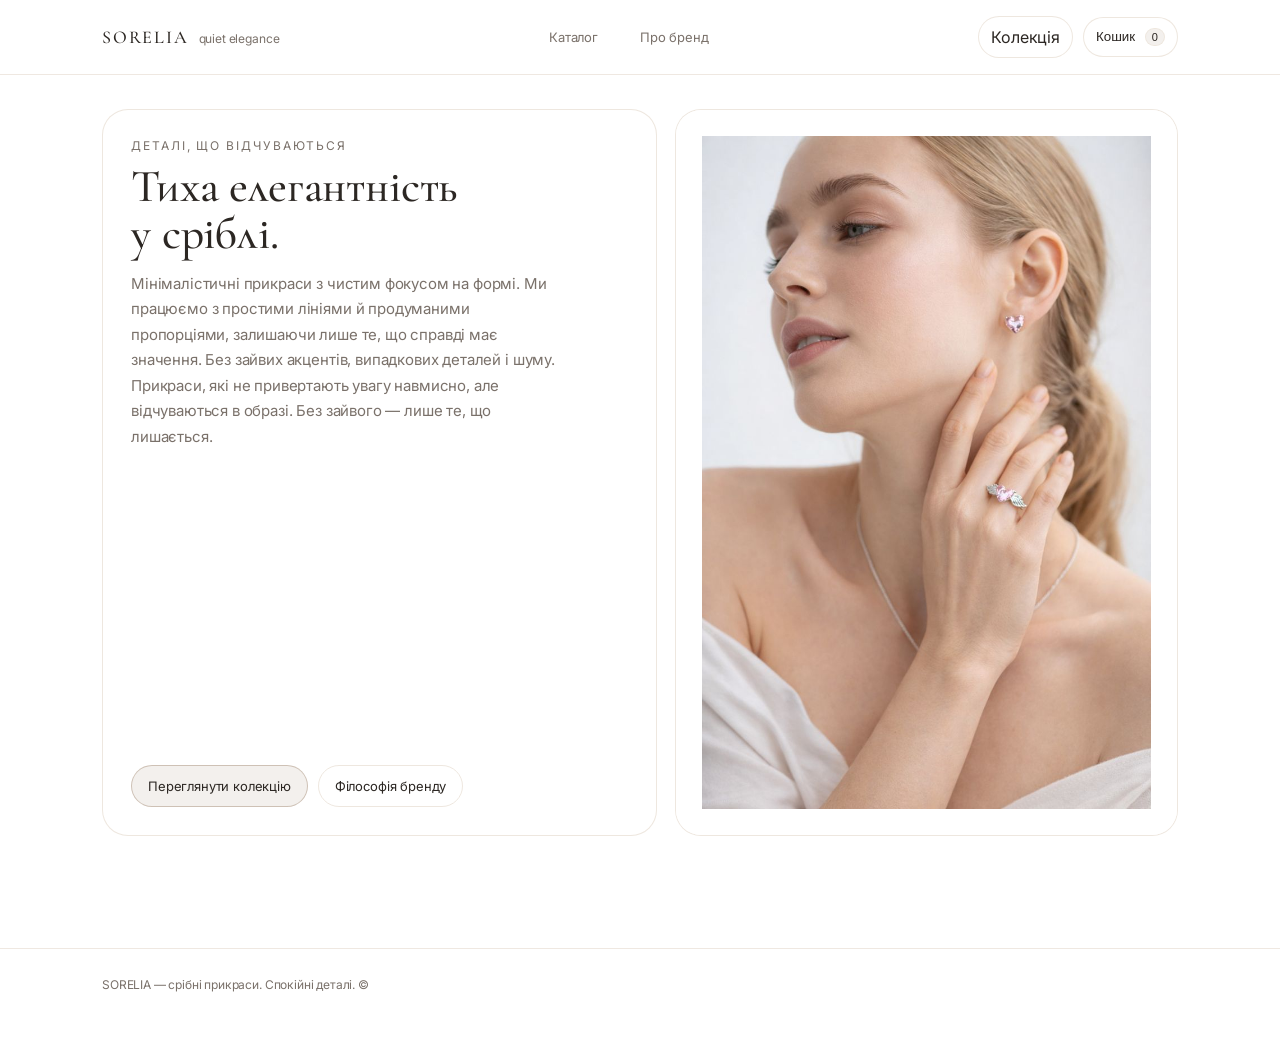
==== index.html @ 0c2554ce "Initial commit with admin panel" ====
<!doctype html>
<html lang="uk">
<head>
  <meta charset="utf-8"/>
  <meta name="viewport" content="width=device-width,initial-scale=1"/>
  <title>SORELIA — тиха елегантність</title>

  <link rel="preconnect" href="https://fonts.googleapis.com">
  <link rel="preconnect" href="https://fonts.gstatic.com" crossorigin>
  <link href="https://fonts.googleapis.com/css2?family=Cormorant+Garamond:wght@400;500&family=Inter:wght@300;400;500&display=swap" rel="stylesheet">
<link rel="icon" href="assets/img/favicon.png" type="image/png">
<link rel="apple-touch-icon" href="assets/img/favicon.png">

  <link rel="stylesheet" href="css/styles.css"/>
</head>
<div class="drawer" id="cartDrawer" aria-hidden="true">
  <div class="drawer__backdrop" data-close="1"></div>

  <div class="drawer__panel">
    <div class="drawer__head">
      <div>
        <div class="drawer__title">Кошик</div>
        <div class="small">Тихий вибір. Точні деталі.</div>
      </div>

      <button class="drawer__close" type="button" data-close="1" aria-label="Закрити">×</button>
    </div>

    <div class="drawer__body">
      <div id="cartItems"></div>
    </div>

    <div class="drawer__foot">
      <div class="drawer__total">
        <span class="small">Разом</span>
        <b id="cartTotal">0 грн</b>
      </div>

      <div class="toolbar-right">
        <button class="btn" id="clearCart" type="button">Очистити</button>
        <button class="btn btn--filled" id="checkoutBtn" type="button">Оформити</button>
      </div>

      <div class="small" id="cartNote"></div>
    </div>
  </div>
</div>

<body>
  <header class="header">
    <div class="container">
      <div class="nav">
        <a class="brand" href="index.html">
          <div class="brand__name">SORELIA</div>
          <div class="brand__tag">quiet elegance</div>
          

        </a>

        <nav class="menu">
          <a href="catalog.html">Каталог</a>
          <a href="about.html">Про бренд</a>
        </nav>

        <div class="actions">
          <a class="icon-btn" href="catalog.html">Колекція</a>
          
 <button class="icon-btn" id="cartBtn" type="button">
  Кошик <span class="badge" id="cartCount">0</span>
</button>

        </div>
      </div>
    </div>
  </header>

  <main class="main">
    <div class="container hero">
      <div class="hero__copy card">
        <div>
          <div class="kicker">деталі, що відчуваються</div>
          <h1 class="h1">Тиха елегантність<br/>у сріблі.</h1>
          <p class="lead">
            Мінімалістичні прикраси з чистим фокусом на формі.
Ми працюємо з простими лініями й продуманими пропорціями, залишаючи лише те, що справді має значення.
Без зайвих акцентів, випадкових деталей і шуму.
Прикраси, які не привертають увагу навмисно, але відчуваються в образі.
Без зайвого — лише те, що лишається.
          </p>
        </div>

        <div style="display:flex; gap:10px; flex-wrap:wrap;">
          <a class="btn btn--filled" href="catalog.html">Переглянути колекцію</a>
          <a class="btn" href="about.html">Філософія бренду</a>
        </div>
      </div>

      <div class="hero__visual card">
        <img src="assets/img/hero.png" alt="SORELIA">
      </div>
    </div>

    <section class="container section">
      <div class="section__head">
      
    </section>
  </main>

  <footer class="footer">
    <div class="container">
      SORELIA — срібні прикраси. Спокійні деталі. ©
    </div>
  </footer>


  
      <div class="small" id="cartNote" style="min-height:18px;"></div>
    </div>
  </aside>
</div>
<script src="js/data.js"></script>
<script src="js/ui.js"></script>
<script src="js/cart.js"></script>
</body>
<script>
  if (window.netlifyIdentity) {
    window.netlifyIdentity.on("init", user => {
      if (!user) {
        window.netlifyIdentity.on("login", () => {
          document.location.href = "/admin/";
        });
      }
    });
  }
</script>
</body>
</html>
---- css/styles.css ----
:root{
  --bg: #FFFFFF;
  --panel: #FFFFFF;
  --ink: #2C2723;         /* теплий графіт */
  --muted: #7A716A;
  --line: #EEE6DE;        /* тепла лінія */
  --accent: #8B6B4D;      /* теплий коричневий */
  --shadow: 0 14px 34px rgba(44,39,35,0.08);

  --radius: 18px;
  --radius2: 26px;
  --container: 1120px;
}

*{ box-sizing:border-box; }
html,body{ height:100%; }
body{
  margin:0;
  background: var(--bg);
  color: var(--ink);
  font-family: "Inter", system-ui, -apple-system, Segoe UI, Roboto, Arial, sans-serif;
  letter-spacing: -0.01em;
}

a{ color:inherit; text-decoration:none; }
img{ max-width:100%; display:block; }

.container{
  max-width: var(--container);
  margin: 0 auto;
  padding: 0 22px;
}

.header{
  position: sticky;
  top: 0;
  z-index: 40;
  background: rgba(255,255,255,0.88);
  backdrop-filter: blur(10px);
  border-bottom: 1px solid rgba(238,230,222,0.9);
}

.nav{
  display:flex;
  align-items:center;
  justify-content:space-between;
  padding: 16px 0;
  gap: 16px;
}

.brand{
  display:flex;
  align-items:baseline;
  gap: 10px;
}
.brand__name{
  font-family: "Cormorant Garamond", serif;
  font-weight: 500;
  letter-spacing: 0.10em;
  text-transform: uppercase;
  font-size: 18px;
}
.brand__tag{
  font-size: 12px;
  color: var(--muted);
}

.menu{
  display:flex;
  gap: 18px;
  align-items:center;
}
.menu a{
  font-size: 13px;
  color: var(--muted);
  padding: 10px 12px;
  border-radius: 999px;
  transition: background .2s ease, color .2s ease;
}
.menu a:hover{
  background: rgba(238,230,222,0.55);
  color: var(--ink);
}

.actions{
  display:flex;
  gap: 10px;
  align-items:center;
}

.icon-btn{
  border: 1px solid rgba(238,230,222,0.95);
  background: rgba(255,255,255,0.7);
  padding: 10px 12px;
  border-radius: 999px;
  cursor:pointer;
  color: var(--ink);
  transition: transform .08s ease, background .2s ease;
}
.icon-btn:hover{ background: rgba(255,255,255,1); }
.icon-btn:active{ transform: scale(0.98); }

.main{ padding: 34px 0 64px; }

.card{
  background: var(--panel);
  border: 1px solid rgba(238,230,222,0.95);
  border-radius: var(--radius2);
  box-shadow: none;
}

.kicker{
  font-size: 12px;
  letter-spacing: 0.16em;
  text-transform: uppercase;
  color: var(--muted);
}

.h1{
  font-family: "Cormorant Garamond", serif;
  font-weight: 500;
  font-size: 46px;
  line-height: 1.02;
  margin: 10px 0 0;
}

.lead{
  margin: 14px 0 0;
  color: var(--muted);
  font-size: 15px;
  line-height: 1.7;
  max-width: 48ch;
}

.btn{
  display:inline-flex;
  align-items:center;
  justify-content:center;
  gap: 10px;
  border-radius: 999px;
  padding: 12px 16px;
  font-size: 13px;
  border: 1px solid rgba(238,230,222,0.95);
  background: transparent;
  cursor:pointer;
  transition: background .2s ease, border-color .2s ease;
}
.btn:hover{
  background: rgba(238,230,222,0.55);
  border-color: rgba(238,230,222,1);
}
.btn--filled{
  background: rgba(139,107,77,0.10);
  border-color: rgba(139,107,77,0.35);
}
.btn--filled:hover{
  background: rgba(139,107,77,0.16);
}

.section{ margin-top: 34px; }
.section__head{
  display:flex;
  align-items:flex-end;
  justify-content:space-between;
  gap: 16px;
  margin-bottom: 14px;
}
.h2{
  font-family: "Cormorant Garamond", serif;
  font-weight: 500;
  font-size: 28px;
  margin: 0;
}
.small{
  color: var(--muted);
  font-size: 13px;
  line-height: 1.5;
}

.hero{
  display:grid;
  grid-template-columns: 1.05fr 0.95fr;
  gap: 18px;
  align-items:stretch;
}
.hero__copy{
  padding: 28px;
  display:flex;
  flex-direction:column;
  justify-content:space-between;
  gap: 18px;
}
.hero__visual{
  overflow:hidden;
  border-radius: var(--radius2);
  min-height: 420px;
}
.hero__visual img{
  width:100%;
  height:100%;
  object-fit: contain;  
  padding: 26px;
  background:#fff;
}

.grid{
  display:grid;
  grid-template-columns: repeat(4, 1fr);
  gap: 16px;
}

.product{
  overflow:hidden;
  border-radius: var(--radius);
  border: 1px solid rgba(238,230,222,0.95);
  background: #fff;
  transition: transform .18s ease, box-shadow .18s ease;
}
.product:hover{
  transform: translateY(-2px);
  box-shadow: var(--shadow);
}
.product__img{
  aspect-ratio: 1/1;
  overflow:hidden;
  background:#fff;
}
.product__img img{
  width:100%;
  height:100%;
  object-fit: contain;
  padding: 10px;
  background:#fff;
}
.product__body{ padding: 12px 12px 14px; }
.product__name{
  font-size: 13px;
  margin: 0 0 6px;
  font-weight: 500;
}
.product__meta{
  display:flex;
  justify-content:space-between;
  align-items:center;
  gap: 12px;
  color: var(--muted);
  font-size: 12px;
}
.price{ color: var(--ink); font-weight: 500; }

.shop-layout{
  display:grid;
  grid-template-columns: 320px 1fr;
  gap: 18px;
  align-items:start;
}

.filters-panel{
  position: sticky;
  top: 84px;
  border-radius: var(--radius2);
  border: 1px solid rgba(238,230,222,0.95);
  background: #fff;
  padding: 16px;
}

.filters-panel__head{
  display:flex;
  justify-content:space-between;
  align-items:center;
  gap: 12px;
  margin-bottom: 10px;
}

.filter-block{
  padding: 14px 0;
  border-top: 1px solid rgba(238,230,222,0.8);
}
.filter-title{
  font-size: 12px;
  letter-spacing: .12em;
  text-transform: uppercase;
  color: var(--muted);
  margin-bottom: 10px;
}

.pill, .input{
  border: 1px solid rgba(238,230,222,0.95);
  background: #fff;
  border-radius: 999px;
  padding: 10px 12px;
  font-size: 12px;
  outline:none;
}
.input::placeholder{ color: rgba(122,113,106,0.75); }

.input--full{ width:100%; min-width:0; }
.pill--full{ width:100%; }

.chips{ display:flex; flex-wrap:wrap; gap: 8px; }
.chip{
  border: 1px solid rgba(238,230,222,0.95);
  background: #fff;
  border-radius: 999px;
  padding: 8px 10px;
  font-size: 12px;
  color: var(--muted);
  cursor:pointer;
  transition: background .2s ease, color .2s ease, border-color .2s ease;
}
.chip:hover{
  background: rgba(238,230,222,0.45);
  color: var(--ink);
}
.chip.is-active{
  background: rgba(139,107,77,0.10);
  border-color: rgba(139,107,77,0.35);
  color: var(--ink);
}

.range{
  display:grid;
  grid-template-columns: 1fr 1fr;
  gap: 10px;
}

.shop-toolbar{
  display:flex;
  align-items:center;
  justify-content:space-between;
  gap: 12px;
  margin-bottom: 14px;
  padding-bottom: 10px;
  border-bottom: 1px solid rgba(238,230,222,0.8);
}

.product-page{
  display:grid;
  grid-template-columns: 1.05fr 0.95fr;
  gap: 18px;
  align-items:start;
}
.gallery{
  overflow:hidden;
  border-radius: var(--radius2);
  border: 1px solid rgba(238,230,222,0.95);
  background:#fff;
}
.gallery img{
  width:100%;
  height:100%;
  object-fit: contain;
  aspect-ratio: 1/1;
  padding: 14px;
}
.panel{ padding: 22px; }

.p-title{
  font-family: "Cormorant Garamond", serif;
  font-weight: 500;
  font-size: 36px;
  line-height: 1.05;
  margin: 8px 0 10px;
}
.p-desc{
  margin: 0 0 16px;
  color: var(--muted);
  line-height: 1.7;
  font-size: 14px;
}
.spec{
  border-top: 1px solid rgba(238,230,222,0.85);
  margin-top: 16px;
  padding-top: 14px;
  color: var(--muted);
  font-size: 13px;
  line-height: 1.7;
}
.spec b{ color: var(--ink); font-weight: 500; }

.footer{
  padding: 28px 0 34px;
  border-top: 1px solid rgba(238,230,222,0.9);
  color: var(--muted);
  font-size: 12px;
}

@media (max-width: 980px){
  .hero, .product-page{ grid-template-columns: 1fr; }
  .grid{ grid-template-columns: repeat(2, 1fr); }
  .shop-layout{ grid-template-columns: 1fr; }
  .filters-panel{ position: static; top:auto; }
  .brand__tag{ display:none; }
}
@media (max-width: 520px){
  .grid{ grid-template-columns: 1fr; }
  .menu{ display:none; } 
}

.product{
  position: relative;
}

.product__actions{
  position:absolute;
  inset: 10px 10px auto 10px;
  display:flex;
  justify-content:space-between;
  gap:10px;
  pointer-events:none;
}

.pill-action{
  pointer-events:auto;
  border: 1px solid rgba(238,230,222,0.95);
  background: rgba(255,255,255,0.92);
  border-radius: 999px;
  padding: 9px 10px;
  font-size: 12px;
  color: var(--muted);
  cursor:pointer;
  opacity: 0;
  transform: translateY(-4px);
  transition: opacity .18s ease, transform .18s ease, background .2s ease;
}

.product:hover .pill-action{
  opacity: 1;
  transform: translateY(0);
}

.pill-action:hover{
  background: rgba(238,230,222,0.55);
  color: var(--ink);
}

.pill-action--heart{
  width: 36px;
  display:flex;
  align-items:center;
  justify-content:center;
  font-size: 14px;
}

.skeleton{
  border-radius: var(--radius);
  border: 1px solid rgba(238,230,222,0.95);
  background: linear-gradient(90deg, #fff 0%, #faf7f2 40%, #fff 70%);
  background-size: 200% 100%;
  animation: shimmer 1.2s infinite;
}
@keyframes shimmer{
  0%{ background-position: 0% 0; }
  100%{ background-position: 200% 0; }
}

.modal{
  position: fixed;
  inset: 0;
  display:none;
  z-index: 100;
}
.modal.is-open{ display:block; }

.modal__backdrop{
  position:absolute;
  inset:0;
  background: rgba(44,39,35,0.28);
  backdrop-filter: blur(6px);
}

.modal__panel{
  position: relative;
  max-width: 940px;
  margin: 6vh auto;
  background: #fff;
  border: 1px solid rgba(238,230,222,0.95);
  border-radius: var(--radius2);
  box-shadow: var(--shadow);
  overflow:hidden;
}

.modal__close{
  position:absolute;
  top: 10px;
  right: 12px;
  border:none;
  background: transparent;
  font-size: 26px;
  line-height: 1;
  color: var(--muted);
  cursor:pointer;
  padding: 6px 10px;
}
.modal__close:hover{ color: var(--ink); }

.qv{
  display:grid;
  grid-template-columns: 1.05fr 0.95fr;
  gap: 0;
}
.qv__imgWrap{
  border-right: 1px solid rgba(238,230,222,0.9);
  background:#fff;
}
.qv__imgWrap img{
  width:100%;
  aspect-ratio: 1/1;
  object-fit: contain;
  padding: 18px;
}

.qv__info{
  padding: 20px;
}
.qv__title{
  font-family: "Cormorant Garamond", serif;
  font-weight: 500;
  font-size: 30px;
  margin: 8px 0 10px;
  line-height: 1.05;
}
.qv__row{
  display:flex;
  align-items:center;
  justify-content:space-between;
  gap: 12px;
}
.qv__mood{
  margin: 14px 0 10px;
  color: var(--muted);
  line-height: 1.7;
  font-size: 14px;
}
.qv__sizes{
  display:flex;
  flex-wrap: wrap;
  gap: 8px;
  margin: 10px 0 14px;
}
.size-pill{
  border: 1px solid rgba(238,230,222,0.95);
  border-radius: 999px;
  padding: 8px 10px;
  font-size: 12px;
  color: var(--muted);
  background:#fff;
}
.size-pill.is-on{
  background: rgba(139,107,77,0.10);
  border-color: rgba(139,107,77,0.35);
  color: var(--ink);
}

.qv__links{
  display:flex;
  gap: 10px;
  flex-wrap: wrap;
}

@media (max-width: 980px){
  .modal__panel{ margin: 10vh 18px; }
  .qv{ grid-template-columns: 1fr; }
  .qv__imgWrap{ border-right:none; border-bottom: 1px solid rgba(238,230,222,0.9); }
}
.badge{
  display:inline-flex;
  align-items:center;
  justify-content:center;
  min-width: 18px;
  height: 18px;
  padding: 0 6px;
  margin-left: 6px;
  border-radius: 999px;
  border: 1px solid rgba(238,230,222,0.95);
  background: rgba(139,107,77,0.10);
  font-size: 11px;
  color: var(--ink);
}

/* Drawer (mini-cart) */
.drawer{
  position: fixed;
  inset: 0;
  display:none;
  z-index: 120;
}
.drawer.is-open{ display:block; }

.drawer__backdrop{
  position:absolute;
  inset:0;
  background: rgba(44,39,35,0.22);
  backdrop-filter: blur(6px);
}

.drawer__panel{
  position:absolute;
  top: 0;
  right: 0;
  height: 100%;
  width: min(420px, 92vw);
  background:#fff;
  border-left: 1px solid rgba(238,230,222,0.95);
  box-shadow: 0 18px 60px rgba(44,39,35,0.12);
  transform: translateX(8px);
  animation: slideIn .18s ease forwards;
  display:flex;
  flex-direction:column;
}
@keyframes slideIn{
  to{ transform: translateX(0); }
}

.drawer__head{
  padding: 18px 18px 14px;
  border-bottom: 1px solid rgba(238,230,222,0.85);
  display:flex;
  align-items:flex-start;
  justify-content:space-between;
  gap: 12px;
}
.drawer__title{
  font-family: "Cormorant Garamond", serif;
  font-weight: 500;
  font-size: 22px;
  margin-top: 6px;
}

.drawer__close{
  border:none;
  background: transparent;
  font-size: 26px;
  line-height: 1;
  color: var(--muted);
  cursor:pointer;
  padding: 6px 10px;
}
.drawer__close:hover{ color: var(--ink); }

.drawer__body{
  padding: 14px 18px;
  overflow:auto;
  flex: 1;
}

.cart-item{
  display:grid;
  grid-template-columns: 64px 1fr auto;
  gap: 12px;
  padding: 12px 0;
  border-bottom: 1px solid rgba(238,230,222,0.75);
}
.cart-item__img{
  width:64px;
  height:64px;
  border: 1px solid rgba(238,230,222,0.95);
  border-radius: 14px;
  background:#fff;
  overflow:hidden;
}
.cart-item__img img{
  width:100%;
  height:100%;
  object-fit: contain;
  padding: 6px;
}
.cart-item__name{
  font-size: 13px;
  margin: 0 0 6px;
  font-weight: 500;
}
.cart-item__meta{
  display:flex;
  gap: 10px;
  align-items:center;
  color: var(--muted);
  font-size: 12px;
}
.qty{
  display:flex;
  align-items:center;
  gap: 6px;
}
.qty button{
  width: 28px;
  height: 28px;
  border-radius: 999px;
  border: 1px solid rgba(238,230,222,0.95);
  background:#fff;
  cursor:pointer;
  color: var(--muted);
}
.qty button:hover{ background: rgba(238,230,222,0.45); color: var(--ink); }
.qty span{ min-width: 18px; text-align:center; color: var(--ink); }

.remove{
  border:none;
  background: transparent;
  color: var(--muted);
  cursor:pointer;
  padding: 6px 8px;
  font-size: 16px;
}
.remove:hover{ color: var(--ink); }

.drawer__foot{
  padding: 14px 18px 18px;
  border-top: 1px solid rgba(238,230,222,0.85);
  display:grid;
  gap: 10px;
}
.drawer__total{
  display:flex;
  align-items:baseline;
  justify-content:space-between;
}

.toolbar-right{ display:flex; gap:10px; align-items:center; }

#filtersBtn{ display:none; }

.filters-drawer{
  display:block; /* щоб aside існував для desktop layout */
}

@media (min-width: 981px){
  .filters-drawer__backdrop{ display:none; }
  .filters-panel--drawer{ position: sticky; top: 84px; }
}

@media (max-width: 980px){
  #filtersBtn{ display:inline-flex; }

  .shop-layout{
    grid-template-columns: 1fr;
  }

  .filters-drawer{
    position: fixed;
    inset: 0;
    z-index: 110;
    display: none;
  }
  .filters-drawer.is-open{ display:block; }

  .filters-drawer__backdrop{
    position:absolute;
    inset:0;
    background: rgba(44,39,35,0.22);
    backdrop-filter: blur(6px);
  }

  .filters-panel--drawer{
    position:absolute;
    top: 0;
    left: 0;
    height: 100%;
    width: min(420px, 92vw);
    border-radius: 0;
    border-right: 1px solid rgba(238,230,222,0.95);
    box-shadow: 0 18px 60px rgba(44,39,35,0.12);
    overflow:auto;
    padding: 16px;
    background:#fff;
    transform: translateX(-8px);
    animation: fslide .18s ease forwards;
  }

  @keyframes fslide{
    to{ transform: translateX(0); }
  }
}

@media (max-width: 520px){
  .filters-panel--drawer{ width: 100%; }
}
.cart-btn.bump{
  animation: bump .25s ease;
}
@keyframes bump{
  0%{ transform: scale(1); }
  40%{ transform: scale(1.05); }
  100%{ transform: scale(1); }
}
/* ====== NEW FILTERS (WOW) ====== */
.filters-panel, .filters-panel--drawer, .filters-drawer {
  max-width: 100%;
  overflow-x: hidden;
}

.filters-top{
  display:flex;
  justify-content:space-between;
  align-items:flex-start;
  gap: 12px;
  padding-bottom: 14px;
  border-bottom: 1px solid rgba(238,230,222,.8);
}

.filters-title{
  font-family: "Cormorant Garamond", serif;
  font-size: 22px;
  font-weight: 500;
  letter-spacing: .02em;
}
.filters-sub{
  margin-top: 6px;
  font-size: 12px;
  color: var(--muted);
}

.btn--ghost{
  background: transparent;
  border: 1px solid rgba(238,230,222,.95);
}
.btn--ghost:hover{ background: rgba(238,230,222,.45); }

.f-block{
  padding: 14px 0;
  border-bottom: 1px solid rgba(238,230,222,.75);
}

.f-label{
  font-size: 11px;
  letter-spacing: .14em;
  text-transform: uppercase;
  color: var(--muted);
  margin-bottom: 10px;
}

.pills{
  display:flex;
  flex-wrap: wrap;
  gap: 10px;
}

.pillx{
  border: 1px solid rgba(238,230,222,.95);
  background: rgba(255,255,255,.9);
  border-radius: 999px;
  padding: 10px 14px;
  font-size: 12px;
  color: var(--muted);
  cursor:pointer;
  transition: transform .12s ease, background .2s ease, border-color .2s ease, color .2s ease;
}
.pillx:hover{ background: rgba(238,230,222,.45); color: var(--ink); }
.pillx:active{ transform: scale(.98); }
.pillx.is-active{
  background: rgba(139,107,77,.12);
  border-color: rgba(139,107,77,.35);
  color: var(--ink);
}

.size-row{
  display:flex;
  gap: 10px;
  padding: 2px 2px 8px;
  overflow:auto;
  -webkit-overflow-scrolling: touch;
  scrollbar-width: none;
}
.size-row::-webkit-scrollbar{ display:none; }

.sizechip{
  flex: 0 0 auto;
  width: 44px;
  height: 44px;
  border-radius: 999px;
  border: 1px solid rgba(238,230,222,.95);
  background: radial-gradient(120% 120% at 30% 20%, rgba(139,107,77,.10), transparent 60%), #fff;
  color: var(--muted);
  font-size: 13px;
  cursor:pointer;
  transition: transform .12s ease, box-shadow .2s ease, border-color .2s ease, color .2s ease;
}
.sizechip:hover{ transform: translateY(-1px); box-shadow: 0 10px 24px rgba(44,39,35,.08); color: var(--ink); }
.sizechip.is-active{
  border-color: rgba(139,107,77,.45);
  box-shadow: 0 14px 32px rgba(44,39,35,.10);
  color: var(--ink);
}

.hint{
  margin-top: 8px;
  font-size: 12px;
  color: var(--muted);
}

.price-head{
  display:flex;
  align-items:center;
  justify-content:space-between;
  gap: 10px;
  margin-bottom: 10px;
}

.price-chip{
  display:inline-flex;
  align-items:center;
  gap: 8px;
  border: 1px solid rgba(238,230,222,.95);
  background: rgba(139,107,77,.08);
  border-radius: 999px;
  padding: 8px 12px;
  font-size: 12px;
  color: var(--ink);
}

.linkbtn{
  border:none;
  background:transparent;
  color: var(--muted);
  font-size: 12px;
  cursor:pointer;
}
.linkbtn:hover{ color: var(--ink); }

.range2{
  position: relative;
  height: 34px;
  margin-bottom: 10px;
}
.range2 input[type="range"]{
  position:absolute;
  left:0; right:0;
  top: 10px;
  width:100%;
  margin:0;
  accent-color: var(--accent);
  pointer-events: none; /* перекриємо, окрім thumb */
}
.range2 input[type="range"]::-webkit-slider-thumb{ pointer-events: auto; }
.range2 input[type="range"]::-moz-range-thumb{ pointer-events: auto; }

.price-inputs{
  display:flex;
  gap: 10px;
}
.price-inputs .input{
  flex: 1 1 0;
  min-width: 0;
  width: 100%;
  max-width: 100%;
}

.f-actions{
  padding-top: 14px;
  display:flex;
  gap: 10px;
}
.f-actions .btn{ flex: 1 1 0; }

/* drawer behaviour (you already have base) */
@media (max-width: 980px){
  .filters-panel--drawer{
    width: min(420px, 92vw);
  }
}
@media (max-width: 520px){
  .filters-panel--drawer{ width: 100%; }
}
.filters-simple{
  display:grid;
  gap: 10px;
  max-width: 720px;
  margin: 0 0 16px;
}
.sizes-row{
  display:flex;
  flex-wrap:wrap;
  gap: 8px;
}
.filters-actions{
  display:grid;
  grid-template-columns: 1fr auto;
  gap: 10px;
  align-items:center;
}
@media (max-width: 520px){
  .filters-actions{ grid-template-columns: 1fr; }
}
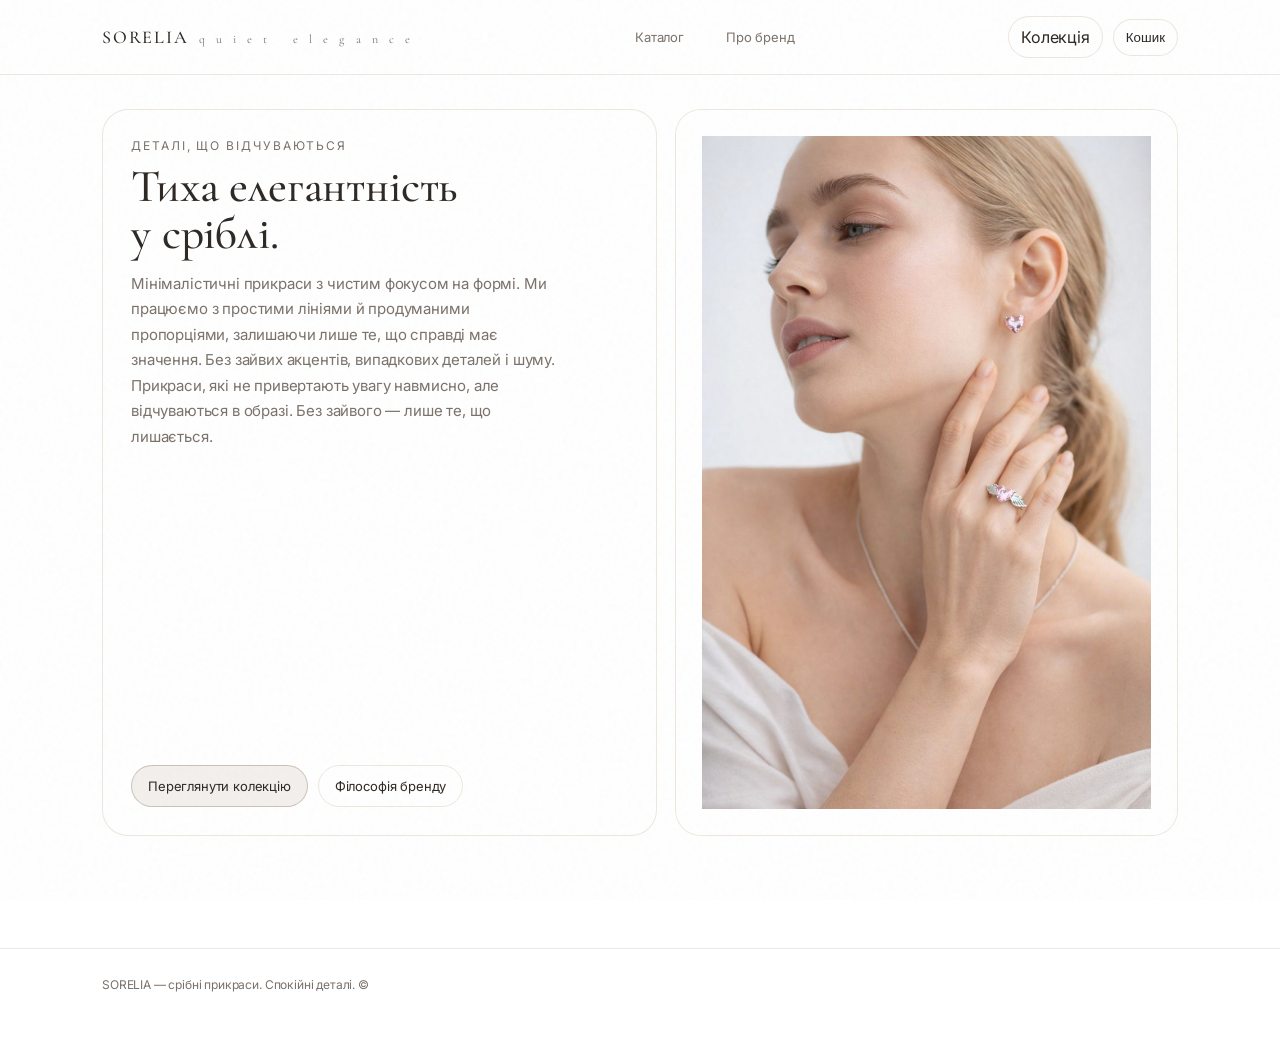
==== commit 7f8fe062: "Remove unused data.js script references from about.html and index.html" ====
--- a/index.html
+++ b/index.html
@@ -118,7 +118,6 @@
     </div>
   </aside>
 </div>
-<script src="js/data.js"></script>
 <script src="js/ui.js"></script>
 <script src="js/cart.js"></script>
 </body>
@@ -133,5 +132,17 @@
     });
   }
 </script>
+<script src="https://identity.netlify.com/v1/netlify-identity-widget.js"></script>
+<script>
+  if (window.netlifyIdentity) {
+    window.netlifyIdentity.on("init", user => {
+      if (!user) {
+        window.netlifyIdentity.on("login", () => {
+          document.location.href = "/admin/";
+        });
+      }
+    });
+  }
+</script>
 </body>
 </html>
--- a/css/styles.css
+++ b/css/styles.css
@@ -1,122 +1,150 @@
-:root{
-  --bg: #FFFFFF;
-  --panel: #FFFFFF;
-  --ink: #2C2723;         /* теплий графіт */
-  --muted: #7A716A;
-  --line: #EEE6DE;        /* тепла лінія */
-  --accent: #8B6B4D;      /* теплий коричневий */
-  --shadow: 0 14px 34px rgba(44,39,35,0.08);
+:root {
+  --bg: #ffffff;
+  --panel: #ffffff;
+  --ink: #2c2723; /* теплий графіт */
+  --muted: #7a716a;
+  --line: #eee6de; /* тепла лінія */
+  --accent: #8b6b4d; /* теплий коричневий */
+  --shadow: 0 14px 34px rgba(44, 39, 35, 0.08);
 
   --radius: 18px;
   --radius2: 26px;
   --container: 1120px;
 }
 
-*{ box-sizing:border-box; }
-html,body{ height:100%; }
-body{
-  margin:0;
+* {
+  box-sizing: border-box;
+}
+html,
+body {
+  height: 100%;
+}
+body {
+  margin: 0;
   background: var(--bg);
   color: var(--ink);
-  font-family: "Inter", system-ui, -apple-system, Segoe UI, Roboto, Arial, sans-serif;
+  font-family:
+    "Inter",
+    system-ui,
+    -apple-system,
+    Segoe UI,
+    Roboto,
+    Arial,
+    sans-serif;
   letter-spacing: -0.01em;
 }
 
-a{ color:inherit; text-decoration:none; }
-img{ max-width:100%; display:block; }
-
-.container{
+a {
+  color: inherit;
+  text-decoration: none;
+}
+img {
+  max-width: 100%;
+  display: block;
+}
+
+.container {
   max-width: var(--container);
   margin: 0 auto;
   padding: 0 22px;
 }
 
-.header{
+.header {
   position: sticky;
   top: 0;
   z-index: 40;
-  background: rgba(255,255,255,0.88);
+  background: rgba(255, 255, 255, 0.88);
   backdrop-filter: blur(10px);
-  border-bottom: 1px solid rgba(238,230,222,0.9);
-}
-
-.nav{
-  display:flex;
-  align-items:center;
-  justify-content:space-between;
+  border-bottom: 1px solid rgba(238, 230, 222, 0.9);
+}
+
+.nav {
+  display: flex;
+  align-items: center;
+  justify-content: space-between;
   padding: 16px 0;
   gap: 16px;
 }
 
-.brand{
-  display:flex;
-  align-items:baseline;
-  gap: 10px;
-}
-.brand__name{
+.brand {
+  display: flex;
+  align-items: baseline;
+  gap: 10px;
+}
+.brand__name {
   font-family: "Cormorant Garamond", serif;
   font-weight: 500;
-  letter-spacing: 0.10em;
+  letter-spacing: 0.1em;
   text-transform: uppercase;
   font-size: 18px;
 }
-.brand__tag{
-  font-size: 12px;
-  color: var(--muted);
-}
-
-.menu{
-  display:flex;
+.brand__tag {
+  font-size: 12px;
+  color: var(--muted);
+}
+
+.menu {
+  display: flex;
   gap: 18px;
-  align-items:center;
-}
-.menu a{
+  align-items: center;
+}
+.menu a {
   font-size: 13px;
   color: var(--muted);
   padding: 10px 12px;
   border-radius: 999px;
-  transition: background .2s ease, color .2s ease;
-}
-.menu a:hover{
-  background: rgba(238,230,222,0.55);
-  color: var(--ink);
-}
-
-.actions{
-  display:flex;
-  gap: 10px;
-  align-items:center;
-}
-
-.icon-btn{
-  border: 1px solid rgba(238,230,222,0.95);
-  background: rgba(255,255,255,0.7);
+  transition:
+    background 0.2s ease,
+    color 0.2s ease;
+}
+.menu a:hover {
+  background: rgba(238, 230, 222, 0.55);
+  color: var(--ink);
+}
+
+.actions {
+  display: flex;
+  gap: 10px;
+  align-items: center;
+}
+
+.icon-btn {
+  border: 1px solid rgba(238, 230, 222, 0.95);
+  background: rgba(255, 255, 255, 0.7);
   padding: 10px 12px;
   border-radius: 999px;
-  cursor:pointer;
-  color: var(--ink);
-  transition: transform .08s ease, background .2s ease;
-}
-.icon-btn:hover{ background: rgba(255,255,255,1); }
-.icon-btn:active{ transform: scale(0.98); }
-
-.main{ padding: 34px 0 64px; }
-
-.card{
+  cursor: pointer;
+  color: var(--ink);
+  transition:
+    transform 0.08s ease,
+    background 0.2s ease;
+}
+.icon-btn:hover {
+  background: rgba(255, 255, 255, 1);
+}
+.icon-btn:active {
+  transform: scale(0.98);
+}
+
+.main {
+  padding: 34px 0 64px;
+}
+
+.card {
   background: var(--panel);
-  border: 1px solid rgba(238,230,222,0.95);
+  border: 1px solid rgba(238, 230, 222, 0.95);
   border-radius: var(--radius2);
   box-shadow: none;
 }
 
-.kicker{
+.kicker {
   font-size: 12px;
   letter-spacing: 0.16em;
   text-transform: uppercase;
   color: var(--muted);
 }
 
-.h1{
+.h1 {
   font-family: "Cormorant Garamond", serif;
   font-weight: 500;
   font-size: 46px;
@@ -124,7 +152,7 @@
   margin: 10px 0 0;
 }
 
-.lead{
+.lead {
   margin: 14px 0 0;
   color: var(--muted);
   font-size: 15px;
@@ -132,852 +160,1188 @@
   max-width: 48ch;
 }
 
-.btn{
-  display:inline-flex;
-  align-items:center;
-  justify-content:center;
+.btn {
+  display: inline-flex;
+  align-items: center;
+  justify-content: center;
   gap: 10px;
   border-radius: 999px;
   padding: 12px 16px;
   font-size: 13px;
-  border: 1px solid rgba(238,230,222,0.95);
+  border: 1px solid rgba(238, 230, 222, 0.95);
   background: transparent;
-  cursor:pointer;
-  transition: background .2s ease, border-color .2s ease;
-}
-.btn:hover{
-  background: rgba(238,230,222,0.55);
-  border-color: rgba(238,230,222,1);
-}
-.btn--filled{
-  background: rgba(139,107,77,0.10);
-  border-color: rgba(139,107,77,0.35);
-}
-.btn--filled:hover{
-  background: rgba(139,107,77,0.16);
-}
-
-.section{ margin-top: 34px; }
-.section__head{
-  display:flex;
-  align-items:flex-end;
-  justify-content:space-between;
+  cursor: pointer;
+  transition:
+    background 0.2s ease,
+    border-color 0.2s ease;
+}
+.btn:hover {
+  background: rgba(238, 230, 222, 0.55);
+  border-color: rgba(238, 230, 222, 1);
+}
+.btn--filled {
+  background: rgba(139, 107, 77, 0.1);
+  border-color: rgba(139, 107, 77, 0.35);
+}
+.btn--filled:hover {
+  background: rgba(139, 107, 77, 0.16);
+}
+
+.section {
+  margin-top: 34px;
+}
+.section__head {
+  display: flex;
+  align-items: flex-end;
+  justify-content: space-between;
   gap: 16px;
   margin-bottom: 14px;
 }
-.h2{
+.h2 {
   font-family: "Cormorant Garamond", serif;
   font-weight: 500;
   font-size: 28px;
   margin: 0;
 }
-.small{
+.small {
   color: var(--muted);
   font-size: 13px;
   line-height: 1.5;
 }
 
-.hero{
-  display:grid;
+.hero {
+  display: grid;
   grid-template-columns: 1.05fr 0.95fr;
   gap: 18px;
-  align-items:stretch;
-}
-.hero__copy{
+  align-items: stretch;
+}
+.hero__copy {
   padding: 28px;
-  display:flex;
-  flex-direction:column;
-  justify-content:space-between;
+  display: flex;
+  flex-direction: column;
+  justify-content: space-between;
   gap: 18px;
 }
-.hero__visual{
-  overflow:hidden;
+.hero__visual {
+  overflow: hidden;
   border-radius: var(--radius2);
   min-height: 420px;
 }
-.hero__visual img{
-  width:100%;
-  height:100%;
-  object-fit: contain;  
+.hero__visual img {
+  width: 100%;
+  height: 100%;
+  object-fit: contain;
   padding: 26px;
-  background:#fff;
-}
-
-.grid{
-  display:grid;
+  background: #fff;
+}
+
+.grid {
+  display: grid;
   grid-template-columns: repeat(4, 1fr);
   gap: 16px;
 }
 
-.product{
-  overflow:hidden;
+.product {
+  overflow: hidden;
   border-radius: var(--radius);
-  border: 1px solid rgba(238,230,222,0.95);
+  border: 1px solid rgba(238, 230, 222, 0.95);
   background: #fff;
-  transition: transform .18s ease, box-shadow .18s ease;
-}
-.product:hover{
+  transition:
+    transform 0.18s ease,
+    box-shadow 0.18s ease;
+}
+.product:hover {
   transform: translateY(-2px);
   box-shadow: var(--shadow);
 }
-.product__img{
+.product__img {
   aspect-ratio: 1/1;
-  overflow:hidden;
-  background:#fff;
-}
-.product__img img{
-  width:100%;
-  height:100%;
+  overflow: hidden;
+  background: #fff;
+}
+.product__img img {
+  width: 100%;
+  height: 100%;
   object-fit: contain;
   padding: 10px;
-  background:#fff;
-}
-.product__body{ padding: 12px 12px 14px; }
-.product__name{
+  background: #fff;
+}
+.product__body {
+  padding: 12px 12px 14px;
+}
+.product__name {
   font-size: 13px;
   margin: 0 0 6px;
   font-weight: 500;
 }
-.product__meta{
-  display:flex;
-  justify-content:space-between;
-  align-items:center;
+.product__meta {
+  display: flex;
+  justify-content: space-between;
+  align-items: center;
   gap: 12px;
   color: var(--muted);
   font-size: 12px;
 }
-.price{ color: var(--ink); font-weight: 500; }
-
-.shop-layout{
-  display:grid;
+.price {
+  color: var(--ink);
+  font-weight: 500;
+}
+
+.shop-layout {
+  display: grid;
   grid-template-columns: 320px 1fr;
   gap: 18px;
-  align-items:start;
-}
-
-.filters-panel{
+  align-items: start;
+}
+
+.filters-panel {
   position: sticky;
   top: 84px;
   border-radius: var(--radius2);
-  border: 1px solid rgba(238,230,222,0.95);
+  border: 1px solid rgba(238, 230, 222, 0.95);
   background: #fff;
   padding: 16px;
 }
 
-.filters-panel__head{
-  display:flex;
-  justify-content:space-between;
-  align-items:center;
+.filters-panel__head {
+  display: flex;
+  justify-content: space-between;
+  align-items: center;
   gap: 12px;
   margin-bottom: 10px;
 }
 
-.filter-block{
+.filter-block {
   padding: 14px 0;
-  border-top: 1px solid rgba(238,230,222,0.8);
-}
-.filter-title{
-  font-size: 12px;
-  letter-spacing: .12em;
+  border-top: 1px solid rgba(238, 230, 222, 0.8);
+}
+.filter-title {
+  font-size: 12px;
+  letter-spacing: 0.12em;
   text-transform: uppercase;
   color: var(--muted);
   margin-bottom: 10px;
 }
 
-.pill, .input{
-  border: 1px solid rgba(238,230,222,0.95);
+.pill,
+.input {
+  border: 1px solid rgba(238, 230, 222, 0.95);
   background: #fff;
   border-radius: 999px;
   padding: 10px 12px;
   font-size: 12px;
-  outline:none;
-}
-.input::placeholder{ color: rgba(122,113,106,0.75); }
-
-.input--full{ width:100%; min-width:0; }
-.pill--full{ width:100%; }
-
-.chips{ display:flex; flex-wrap:wrap; gap: 8px; }
-.chip{
-  border: 1px solid rgba(238,230,222,0.95);
+  outline: none;
+}
+.input::placeholder {
+  color: rgba(122, 113, 106, 0.75);
+}
+
+.input--full {
+  width: 100%;
+  min-width: 0;
+}
+.pill--full {
+  width: 100%;
+}
+
+.chips {
+  display: flex;
+  flex-wrap: wrap;
+  gap: 8px;
+}
+.chip {
+  border: 1px solid rgba(238, 230, 222, 0.95);
   background: #fff;
   border-radius: 999px;
   padding: 8px 10px;
   font-size: 12px;
   color: var(--muted);
-  cursor:pointer;
-  transition: background .2s ease, color .2s ease, border-color .2s ease;
-}
-.chip:hover{
-  background: rgba(238,230,222,0.45);
-  color: var(--ink);
-}
-.chip.is-active{
-  background: rgba(139,107,77,0.10);
-  border-color: rgba(139,107,77,0.35);
-  color: var(--ink);
-}
-
-.range{
-  display:grid;
+  cursor: pointer;
+  transition:
+    background 0.2s ease,
+    color 0.2s ease,
+    border-color 0.2s ease;
+}
+.chip:hover {
+  background: rgba(238, 230, 222, 0.45);
+  color: var(--ink);
+}
+.chip.is-active {
+  background: rgba(139, 107, 77, 0.1);
+  border-color: rgba(139, 107, 77, 0.35);
+  color: var(--ink);
+}
+
+.range {
+  display: grid;
   grid-template-columns: 1fr 1fr;
   gap: 10px;
 }
 
-.shop-toolbar{
-  display:flex;
-  align-items:center;
-  justify-content:space-between;
+.shop-toolbar {
+  display: flex;
+  align-items: center;
+  justify-content: space-between;
   gap: 12px;
   margin-bottom: 14px;
   padding-bottom: 10px;
-  border-bottom: 1px solid rgba(238,230,222,0.8);
-}
-
-.product-page{
-  display:grid;
+  border-bottom: 1px solid rgba(238, 230, 222, 0.8);
+}
+
+.product-page {
+  display: grid;
   grid-template-columns: 1.05fr 0.95fr;
   gap: 18px;
-  align-items:start;
-}
-.gallery{
-  overflow:hidden;
+  align-items: start;
+}
+.gallery {
+  overflow: hidden;
   border-radius: var(--radius2);
-  border: 1px solid rgba(238,230,222,0.95);
-  background:#fff;
-}
-.gallery img{
-  width:100%;
-  height:100%;
+  border: 1px solid rgba(238, 230, 222, 0.95);
+  background: #fff;
+}
+.gallery img {
+  width: 100%;
+  height: 100%;
   object-fit: contain;
   aspect-ratio: 1/1;
   padding: 14px;
 }
-.panel{ padding: 22px; }
-
-.p-title{
+.panel {
+  padding: 22px;
+}
+
+.p-title {
   font-family: "Cormorant Garamond", serif;
   font-weight: 500;
   font-size: 36px;
   line-height: 1.05;
   margin: 8px 0 10px;
 }
-.p-desc{
+.p-desc {
   margin: 0 0 16px;
   color: var(--muted);
   line-height: 1.7;
   font-size: 14px;
 }
-.spec{
-  border-top: 1px solid rgba(238,230,222,0.85);
+.spec {
+  border-top: 1px solid rgba(238, 230, 222, 0.85);
   margin-top: 16px;
   padding-top: 14px;
   color: var(--muted);
   font-size: 13px;
   line-height: 1.7;
 }
-.spec b{ color: var(--ink); font-weight: 500; }
-
-.footer{
+.spec b {
+  color: var(--ink);
+  font-weight: 500;
+}
+
+.footer {
   padding: 28px 0 34px;
-  border-top: 1px solid rgba(238,230,222,0.9);
-  color: var(--muted);
-  font-size: 12px;
-}
-
-@media (max-width: 980px){
-  .hero, .product-page{ grid-template-columns: 1fr; }
-  .grid{ grid-template-columns: repeat(2, 1fr); }
-  .shop-layout{ grid-template-columns: 1fr; }
-  .filters-panel{ position: static; top:auto; }
-  .brand__tag{ display:none; }
-}
-@media (max-width: 520px){
-  .grid{ grid-template-columns: 1fr; }
-  .menu{ display:none; } 
-}
-
-.product{
+  border-top: 1px solid rgba(238, 230, 222, 0.9);
+  color: var(--muted);
+  font-size: 12px;
+}
+
+@media (max-width: 980px) {
+  .hero,
+  .product-page {
+    grid-template-columns: 1fr;
+  }
+  .grid {
+    grid-template-columns: repeat(2, 1fr);
+  }
+  .shop-layout {
+    grid-template-columns: 1fr;
+  }
+  .filters-panel {
+    position: static;
+    top: auto;
+  }
+  .brand__tag {
+    display: none;
+  }
+}
+@media (max-width: 520px) {
+  .grid {
+    grid-template-columns: 1fr;
+  }
+  .menu {
+    display: none;
+  }
+}
+
+.product {
   position: relative;
 }
 
-.product__actions{
-  position:absolute;
+.product__actions {
+  position: absolute;
   inset: 10px 10px auto 10px;
-  display:flex;
-  justify-content:space-between;
-  gap:10px;
-  pointer-events:none;
-}
-
-.pill-action{
-  pointer-events:auto;
-  border: 1px solid rgba(238,230,222,0.95);
-  background: rgba(255,255,255,0.92);
+  display: flex;
+  justify-content: space-between;
+  gap: 10px;
+  pointer-events: none;
+}
+
+.pill-action {
+  pointer-events: auto;
+  border: 1px solid rgba(238, 230, 222, 0.95);
+  background: rgba(255, 255, 255, 0.92);
   border-radius: 999px;
   padding: 9px 10px;
   font-size: 12px;
   color: var(--muted);
-  cursor:pointer;
+  cursor: pointer;
   opacity: 0;
   transform: translateY(-4px);
-  transition: opacity .18s ease, transform .18s ease, background .2s ease;
-}
-
-.product:hover .pill-action{
+  transition:
+    opacity 0.18s ease,
+    transform 0.18s ease,
+    background 0.2s ease;
+}
+
+.product:hover .pill-action {
   opacity: 1;
   transform: translateY(0);
 }
 
-.pill-action:hover{
-  background: rgba(238,230,222,0.55);
-  color: var(--ink);
-}
-
-.pill-action--heart{
+.pill-action:hover {
+  background: rgba(238, 230, 222, 0.55);
+  color: var(--ink);
+}
+
+.pill-action--heart {
   width: 36px;
-  display:flex;
-  align-items:center;
-  justify-content:center;
+  display: flex;
+  align-items: center;
+  justify-content: center;
   font-size: 14px;
 }
 
-.skeleton{
+.skeleton {
   border-radius: var(--radius);
-  border: 1px solid rgba(238,230,222,0.95);
+  border: 1px solid rgba(238, 230, 222, 0.95);
   background: linear-gradient(90deg, #fff 0%, #faf7f2 40%, #fff 70%);
   background-size: 200% 100%;
   animation: shimmer 1.2s infinite;
 }
-@keyframes shimmer{
-  0%{ background-position: 0% 0; }
-  100%{ background-position: 200% 0; }
-}
-
-.modal{
+@keyframes shimmer {
+  0% {
+    background-position: 0% 0;
+  }
+  100% {
+    background-position: 200% 0;
+  }
+}
+
+.modal {
   position: fixed;
   inset: 0;
-  display:none;
+  display: none;
   z-index: 100;
 }
-.modal.is-open{ display:block; }
-
-.modal__backdrop{
-  position:absolute;
-  inset:0;
-  background: rgba(44,39,35,0.28);
+.modal.is-open {
+  display: block;
+}
+
+.modal__backdrop {
+  position: absolute;
+  inset: 0;
+  background: rgba(44, 39, 35, 0.28);
   backdrop-filter: blur(6px);
 }
 
-.modal__panel{
+.modal__panel {
   position: relative;
   max-width: 940px;
   margin: 6vh auto;
   background: #fff;
-  border: 1px solid rgba(238,230,222,0.95);
+  border: 1px solid rgba(238, 230, 222, 0.95);
   border-radius: var(--radius2);
   box-shadow: var(--shadow);
-  overflow:hidden;
-}
-
-.modal__close{
-  position:absolute;
+  overflow: hidden;
+}
+
+.modal__close {
+  position: absolute;
   top: 10px;
   right: 12px;
-  border:none;
+  border: none;
   background: transparent;
   font-size: 26px;
   line-height: 1;
   color: var(--muted);
-  cursor:pointer;
+  cursor: pointer;
   padding: 6px 10px;
 }
-.modal__close:hover{ color: var(--ink); }
-
-.qv{
-  display:grid;
+.modal__close:hover {
+  color: var(--ink);
+}
+
+.qv {
+  display: grid;
   grid-template-columns: 1.05fr 0.95fr;
   gap: 0;
 }
-.qv__imgWrap{
-  border-right: 1px solid rgba(238,230,222,0.9);
-  background:#fff;
-}
-.qv__imgWrap img{
-  width:100%;
+.qv__imgWrap {
+  border-right: 1px solid rgba(238, 230, 222, 0.9);
+  background: #fff;
+}
+.qv__imgWrap img {
+  width: 100%;
   aspect-ratio: 1/1;
   object-fit: contain;
   padding: 18px;
 }
 
-.qv__info{
+.qv__info {
   padding: 20px;
 }
-.qv__title{
+.qv__title {
   font-family: "Cormorant Garamond", serif;
   font-weight: 500;
   font-size: 30px;
   margin: 8px 0 10px;
   line-height: 1.05;
 }
-.qv__row{
-  display:flex;
-  align-items:center;
-  justify-content:space-between;
+.qv__row {
+  display: flex;
+  align-items: center;
+  justify-content: space-between;
   gap: 12px;
 }
-.qv__mood{
+.qv__mood {
   margin: 14px 0 10px;
   color: var(--muted);
   line-height: 1.7;
   font-size: 14px;
 }
-.qv__sizes{
-  display:flex;
+.qv__sizes {
+  display: flex;
   flex-wrap: wrap;
   gap: 8px;
   margin: 10px 0 14px;
 }
-.size-pill{
-  border: 1px solid rgba(238,230,222,0.95);
+.size-pill {
+  border: 1px solid rgba(238, 230, 222, 0.95);
   border-radius: 999px;
   padding: 8px 10px;
   font-size: 12px;
   color: var(--muted);
-  background:#fff;
-}
-.size-pill.is-on{
-  background: rgba(139,107,77,0.10);
-  border-color: rgba(139,107,77,0.35);
-  color: var(--ink);
-}
-
-.qv__links{
-  display:flex;
+  background: #fff;
+}
+.size-pill.is-on {
+  background: rgba(139, 107, 77, 0.1);
+  border-color: rgba(139, 107, 77, 0.35);
+  color: var(--ink);
+}
+
+.qv__links {
+  display: flex;
   gap: 10px;
   flex-wrap: wrap;
 }
 
-@media (max-width: 980px){
-  .modal__panel{ margin: 10vh 18px; }
-  .qv{ grid-template-columns: 1fr; }
-  .qv__imgWrap{ border-right:none; border-bottom: 1px solid rgba(238,230,222,0.9); }
-}
-.badge{
-  display:inline-flex;
-  align-items:center;
-  justify-content:center;
+@media (max-width: 980px) {
+  .modal__panel {
+    margin: 10vh 18px;
+  }
+  .qv {
+    grid-template-columns: 1fr;
+  }
+  .qv__imgWrap {
+    border-right: none;
+    border-bottom: 1px solid rgba(238, 230, 222, 0.9);
+  }
+}
+.badge {
+  display: inline-flex;
+  align-items: center;
+  justify-content: center;
   min-width: 18px;
   height: 18px;
   padding: 0 6px;
   margin-left: 6px;
   border-radius: 999px;
-  border: 1px solid rgba(238,230,222,0.95);
-  background: rgba(139,107,77,0.10);
+  border: 1px solid rgba(238, 230, 222, 0.95);
+  background: rgba(139, 107, 77, 0.1);
   font-size: 11px;
   color: var(--ink);
 }
 
 /* Drawer (mini-cart) */
-.drawer{
+.drawer {
   position: fixed;
   inset: 0;
-  display:none;
+  display: none;
   z-index: 120;
 }
-.drawer.is-open{ display:block; }
-
-.drawer__backdrop{
-  position:absolute;
-  inset:0;
-  background: rgba(44,39,35,0.22);
+.drawer.is-open {
+  display: block;
+}
+
+.drawer__backdrop {
+  position: absolute;
+  inset: 0;
+  background: rgba(44, 39, 35, 0.22);
   backdrop-filter: blur(6px);
 }
 
-.drawer__panel{
-  position:absolute;
+.drawer__panel {
+  position: absolute;
   top: 0;
   right: 0;
   height: 100%;
   width: min(420px, 92vw);
-  background:#fff;
-  border-left: 1px solid rgba(238,230,222,0.95);
-  box-shadow: 0 18px 60px rgba(44,39,35,0.12);
+  background: #fff;
+  border-left: 1px solid rgba(238, 230, 222, 0.95);
+  box-shadow: 0 18px 60px rgba(44, 39, 35, 0.12);
   transform: translateX(8px);
-  animation: slideIn .18s ease forwards;
-  display:flex;
-  flex-direction:column;
-}
-@keyframes slideIn{
-  to{ transform: translateX(0); }
-}
-
-.drawer__head{
+  animation: slideIn 0.18s ease forwards;
+  display: flex;
+  flex-direction: column;
+}
+@keyframes slideIn {
+  to {
+    transform: translateX(0);
+  }
+}
+
+.drawer__head {
   padding: 18px 18px 14px;
-  border-bottom: 1px solid rgba(238,230,222,0.85);
-  display:flex;
-  align-items:flex-start;
-  justify-content:space-between;
+  border-bottom: 1px solid rgba(238, 230, 222, 0.85);
+  display: flex;
+  align-items: flex-start;
+  justify-content: space-between;
   gap: 12px;
 }
-.drawer__title{
+.drawer__title {
   font-family: "Cormorant Garamond", serif;
   font-weight: 500;
   font-size: 22px;
   margin-top: 6px;
 }
 
-.drawer__close{
-  border:none;
+.drawer__close {
+  border: none;
   background: transparent;
   font-size: 26px;
   line-height: 1;
   color: var(--muted);
-  cursor:pointer;
+  cursor: pointer;
   padding: 6px 10px;
 }
-.drawer__close:hover{ color: var(--ink); }
-
-.drawer__body{
+.drawer__close:hover {
+  color: var(--ink);
+}
+
+.drawer__body {
   padding: 14px 18px;
-  overflow:auto;
+  overflow: auto;
   flex: 1;
 }
 
-.cart-item{
-  display:grid;
+.cart-item {
+  display: grid;
   grid-template-columns: 64px 1fr auto;
   gap: 12px;
   padding: 12px 0;
-  border-bottom: 1px solid rgba(238,230,222,0.75);
-}
-.cart-item__img{
-  width:64px;
-  height:64px;
-  border: 1px solid rgba(238,230,222,0.95);
+  border-bottom: 1px solid rgba(238, 230, 222, 0.75);
+}
+.cart-item__img {
+  width: 64px;
+  height: 64px;
+  border: 1px solid rgba(238, 230, 222, 0.95);
   border-radius: 14px;
-  background:#fff;
-  overflow:hidden;
-}
-.cart-item__img img{
-  width:100%;
-  height:100%;
+  background: #fff;
+  overflow: hidden;
+}
+.cart-item__img img {
+  width: 100%;
+  height: 100%;
   object-fit: contain;
   padding: 6px;
 }
-.cart-item__name{
+.cart-item__name {
   font-size: 13px;
   margin: 0 0 6px;
   font-weight: 500;
 }
-.cart-item__meta{
-  display:flex;
-  gap: 10px;
-  align-items:center;
-  color: var(--muted);
-  font-size: 12px;
-}
-.qty{
-  display:flex;
-  align-items:center;
+.cart-item__meta {
+  display: flex;
+  gap: 10px;
+  align-items: center;
+  color: var(--muted);
+  font-size: 12px;
+}
+.qty {
+  display: flex;
+  align-items: center;
   gap: 6px;
 }
-.qty button{
+.qty button {
   width: 28px;
   height: 28px;
   border-radius: 999px;
-  border: 1px solid rgba(238,230,222,0.95);
-  background:#fff;
-  cursor:pointer;
-  color: var(--muted);
-}
-.qty button:hover{ background: rgba(238,230,222,0.45); color: var(--ink); }
-.qty span{ min-width: 18px; text-align:center; color: var(--ink); }
-
-.remove{
-  border:none;
+  border: 1px solid rgba(238, 230, 222, 0.95);
+  background: #fff;
+  cursor: pointer;
+  color: var(--muted);
+}
+.qty button:hover {
+  background: rgba(238, 230, 222, 0.45);
+  color: var(--ink);
+}
+.qty span {
+  min-width: 18px;
+  text-align: center;
+  color: var(--ink);
+}
+
+.remove {
+  border: none;
   background: transparent;
   color: var(--muted);
-  cursor:pointer;
+  cursor: pointer;
   padding: 6px 8px;
   font-size: 16px;
 }
-.remove:hover{ color: var(--ink); }
-
-.drawer__foot{
+.remove:hover {
+  color: var(--ink);
+}
+
+.drawer__foot {
   padding: 14px 18px 18px;
-  border-top: 1px solid rgba(238,230,222,0.85);
-  display:grid;
-  gap: 10px;
-}
-.drawer__total{
-  display:flex;
-  align-items:baseline;
-  justify-content:space-between;
-}
-
-.toolbar-right{ display:flex; gap:10px; align-items:center; }
-
-#filtersBtn{ display:none; }
-
-.filters-drawer{
-  display:block; /* щоб aside існував для desktop layout */
-}
-
-@media (min-width: 981px){
-  .filters-drawer__backdrop{ display:none; }
-  .filters-panel--drawer{ position: sticky; top: 84px; }
-}
-
-@media (max-width: 980px){
-  #filtersBtn{ display:inline-flex; }
-
-  .shop-layout{
+  border-top: 1px solid rgba(238, 230, 222, 0.85);
+  display: grid;
+  gap: 10px;
+}
+.drawer__total {
+  display: flex;
+  align-items: baseline;
+  justify-content: space-between;
+}
+
+.toolbar-right {
+  display: flex;
+  gap: 10px;
+  align-items: center;
+}
+
+#filtersBtn {
+  display: none;
+}
+
+.filters-drawer {
+  display: block; /* щоб aside існував для desktop layout */
+}
+
+@media (min-width: 981px) {
+  .filters-drawer__backdrop {
+    display: none;
+  }
+  .filters-panel--drawer {
+    position: sticky;
+    top: 84px;
+  }
+}
+
+@media (max-width: 980px) {
+  #filtersBtn {
+    display: inline-flex;
+  }
+
+  .shop-layout {
     grid-template-columns: 1fr;
   }
 
-  .filters-drawer{
+  .filters-drawer {
     position: fixed;
     inset: 0;
     z-index: 110;
     display: none;
   }
-  .filters-drawer.is-open{ display:block; }
-
-  .filters-drawer__backdrop{
-    position:absolute;
-    inset:0;
-    background: rgba(44,39,35,0.22);
+  .filters-drawer.is-open {
+    display: block;
+  }
+
+  .filters-drawer__backdrop {
+    position: absolute;
+    inset: 0;
+    background: rgba(44, 39, 35, 0.22);
     backdrop-filter: blur(6px);
   }
 
-  .filters-panel--drawer{
-    position:absolute;
+  .filters-panel--drawer {
+    position: absolute;
     top: 0;
     left: 0;
     height: 100%;
     width: min(420px, 92vw);
     border-radius: 0;
-    border-right: 1px solid rgba(238,230,222,0.95);
-    box-shadow: 0 18px 60px rgba(44,39,35,0.12);
-    overflow:auto;
+    border-right: 1px solid rgba(238, 230, 222, 0.95);
+    box-shadow: 0 18px 60px rgba(44, 39, 35, 0.12);
+    overflow: auto;
     padding: 16px;
-    background:#fff;
+    background: #fff;
     transform: translateX(-8px);
-    animation: fslide .18s ease forwards;
-  }
-
-  @keyframes fslide{
-    to{ transform: translateX(0); }
-  }
-}
-
-@media (max-width: 520px){
-  .filters-panel--drawer{ width: 100%; }
-}
-.cart-btn.bump{
-  animation: bump .25s ease;
-}
-@keyframes bump{
-  0%{ transform: scale(1); }
-  40%{ transform: scale(1.05); }
-  100%{ transform: scale(1); }
+    animation: fslide 0.18s ease forwards;
+  }
+
+  @keyframes fslide {
+    to {
+      transform: translateX(0);
+    }
+  }
+}
+
+@media (max-width: 520px) {
+  .filters-panel--drawer {
+    width: 100%;
+  }
+}
+.cart-btn.bump {
+  animation: bump 0.25s ease;
+}
+@keyframes bump {
+  0% {
+    transform: scale(1);
+  }
+  40% {
+    transform: scale(1.05);
+  }
+  100% {
+    transform: scale(1);
+  }
 }
 /* ====== NEW FILTERS (WOW) ====== */
-.filters-panel, .filters-panel--drawer, .filters-drawer {
+.filters-panel,
+.filters-panel--drawer,
+.filters-drawer {
   max-width: 100%;
   overflow-x: hidden;
 }
 
-.filters-top{
-  display:flex;
-  justify-content:space-between;
-  align-items:flex-start;
+.filters-top {
+  display: flex;
+  justify-content: space-between;
+  align-items: flex-start;
   gap: 12px;
   padding-bottom: 14px;
-  border-bottom: 1px solid rgba(238,230,222,.8);
-}
-
-.filters-title{
+  border-bottom: 1px solid rgba(238, 230, 222, 0.8);
+}
+
+.filters-title {
   font-family: "Cormorant Garamond", serif;
   font-size: 22px;
   font-weight: 500;
-  letter-spacing: .02em;
-}
-.filters-sub{
+  letter-spacing: 0.02em;
+}
+.filters-sub {
   margin-top: 6px;
   font-size: 12px;
   color: var(--muted);
 }
 
-.btn--ghost{
+.btn--ghost {
   background: transparent;
-  border: 1px solid rgba(238,230,222,.95);
-}
-.btn--ghost:hover{ background: rgba(238,230,222,.45); }
-
-.f-block{
+  border: 1px solid rgba(238, 230, 222, 0.95);
+}
+.btn--ghost:hover {
+  background: rgba(238, 230, 222, 0.45);
+}
+
+.f-block {
   padding: 14px 0;
-  border-bottom: 1px solid rgba(238,230,222,.75);
-}
-
-.f-label{
+  border-bottom: 1px solid rgba(238, 230, 222, 0.75);
+}
+
+.f-label {
   font-size: 11px;
-  letter-spacing: .14em;
+  letter-spacing: 0.14em;
   text-transform: uppercase;
   color: var(--muted);
   margin-bottom: 10px;
 }
 
-.pills{
-  display:flex;
+.pills {
+  display: flex;
   flex-wrap: wrap;
   gap: 10px;
 }
 
-.pillx{
-  border: 1px solid rgba(238,230,222,.95);
-  background: rgba(255,255,255,.9);
+.pillx {
+  border: 1px solid rgba(238, 230, 222, 0.95);
+  background: rgba(255, 255, 255, 0.9);
   border-radius: 999px;
   padding: 10px 14px;
   font-size: 12px;
   color: var(--muted);
-  cursor:pointer;
-  transition: transform .12s ease, background .2s ease, border-color .2s ease, color .2s ease;
-}
-.pillx:hover{ background: rgba(238,230,222,.45); color: var(--ink); }
-.pillx:active{ transform: scale(.98); }
-.pillx.is-active{
-  background: rgba(139,107,77,.12);
-  border-color: rgba(139,107,77,.35);
-  color: var(--ink);
-}
-
-.size-row{
-  display:flex;
+  cursor: pointer;
+  transition:
+    transform 0.12s ease,
+    background 0.2s ease,
+    border-color 0.2s ease,
+    color 0.2s ease;
+}
+.pillx:hover {
+  background: rgba(238, 230, 222, 0.45);
+  color: var(--ink);
+}
+.pillx:active {
+  transform: scale(0.98);
+}
+.pillx.is-active {
+  background: rgba(139, 107, 77, 0.12);
+  border-color: rgba(139, 107, 77, 0.35);
+  color: var(--ink);
+}
+
+.size-row {
+  display: flex;
   gap: 10px;
   padding: 2px 2px 8px;
-  overflow:auto;
+  overflow: auto;
   -webkit-overflow-scrolling: touch;
   scrollbar-width: none;
 }
-.size-row::-webkit-scrollbar{ display:none; }
-
-.sizechip{
+.size-row::-webkit-scrollbar {
+  display: none;
+}
+
+.sizechip {
   flex: 0 0 auto;
   width: 44px;
   height: 44px;
   border-radius: 999px;
-  border: 1px solid rgba(238,230,222,.95);
-  background: radial-gradient(120% 120% at 30% 20%, rgba(139,107,77,.10), transparent 60%), #fff;
+  border: 1px solid rgba(238, 230, 222, 0.95);
+  background:
+    radial-gradient(
+      120% 120% at 30% 20%,
+      rgba(139, 107, 77, 0.1),
+      transparent 60%
+    ),
+    #fff;
   color: var(--muted);
   font-size: 13px;
-  cursor:pointer;
-  transition: transform .12s ease, box-shadow .2s ease, border-color .2s ease, color .2s ease;
-}
-.sizechip:hover{ transform: translateY(-1px); box-shadow: 0 10px 24px rgba(44,39,35,.08); color: var(--ink); }
-.sizechip.is-active{
-  border-color: rgba(139,107,77,.45);
-  box-shadow: 0 14px 32px rgba(44,39,35,.10);
-  color: var(--ink);
-}
-
-.hint{
+  cursor: pointer;
+  transition:
+    transform 0.12s ease,
+    box-shadow 0.2s ease,
+    border-color 0.2s ease,
+    color 0.2s ease;
+}
+.sizechip:hover {
+  transform: translateY(-1px);
+  box-shadow: 0 10px 24px rgba(44, 39, 35, 0.08);
+  color: var(--ink);
+}
+.sizechip.is-active {
+  border-color: rgba(139, 107, 77, 0.45);
+  box-shadow: 0 14px 32px rgba(44, 39, 35, 0.1);
+  color: var(--ink);
+}
+
+.hint {
   margin-top: 8px;
   font-size: 12px;
   color: var(--muted);
 }
 
-.price-head{
-  display:flex;
-  align-items:center;
-  justify-content:space-between;
+.price-head {
+  display: flex;
+  align-items: center;
+  justify-content: space-between;
   gap: 10px;
   margin-bottom: 10px;
 }
 
-.price-chip{
-  display:inline-flex;
-  align-items:center;
+.price-chip {
+  display: inline-flex;
+  align-items: center;
   gap: 8px;
-  border: 1px solid rgba(238,230,222,.95);
-  background: rgba(139,107,77,.08);
+  border: 1px solid rgba(238, 230, 222, 0.95);
+  background: rgba(139, 107, 77, 0.08);
   border-radius: 999px;
   padding: 8px 12px;
   font-size: 12px;
   color: var(--ink);
 }
 
-.linkbtn{
-  border:none;
-  background:transparent;
-  color: var(--muted);
-  font-size: 12px;
-  cursor:pointer;
-}
-.linkbtn:hover{ color: var(--ink); }
-
-.range2{
+.linkbtn {
+  border: none;
+  background: transparent;
+  color: var(--muted);
+  font-size: 12px;
+  cursor: pointer;
+}
+.linkbtn:hover {
+  color: var(--ink);
+}
+
+.range2 {
   position: relative;
   height: 34px;
   margin-bottom: 10px;
 }
-.range2 input[type="range"]{
-  position:absolute;
-  left:0; right:0;
+.range2 input[type="range"] {
+  position: absolute;
+  left: 0;
+  right: 0;
   top: 10px;
-  width:100%;
-  margin:0;
+  width: 100%;
+  margin: 0;
   accent-color: var(--accent);
   pointer-events: none; /* перекриємо, окрім thumb */
 }
-.range2 input[type="range"]::-webkit-slider-thumb{ pointer-events: auto; }
-.range2 input[type="range"]::-moz-range-thumb{ pointer-events: auto; }
-
-.price-inputs{
-  display:flex;
-  gap: 10px;
-}
-.price-inputs .input{
+.range2 input[type="range"]::-webkit-slider-thumb {
+  pointer-events: auto;
+}
+.range2 input[type="range"]::-moz-range-thumb {
+  pointer-events: auto;
+}
+
+.price-inputs {
+  display: flex;
+  gap: 10px;
+}
+.price-inputs .input {
   flex: 1 1 0;
   min-width: 0;
   width: 100%;
   max-width: 100%;
 }
 
-.f-actions{
+.f-actions {
   padding-top: 14px;
-  display:flex;
-  gap: 10px;
-}
-.f-actions .btn{ flex: 1 1 0; }
+  display: flex;
+  gap: 10px;
+}
+.f-actions .btn {
+  flex: 1 1 0;
+}
 
 /* drawer behaviour (you already have base) */
-@media (max-width: 980px){
-  .filters-panel--drawer{
+@media (max-width: 980px) {
+  .filters-panel--drawer {
     width: min(420px, 92vw);
   }
 }
-@media (max-width: 520px){
-  .filters-panel--drawer{ width: 100%; }
-}
-.filters-simple{
-  display:grid;
+@media (max-width: 520px) {
+  .filters-panel--drawer {
+    width: 100%;
+  }
+}
+.filters-simple {
+  display: grid;
   gap: 10px;
   max-width: 720px;
   margin: 0 0 16px;
 }
-.sizes-row{
-  display:flex;
-  flex-wrap:wrap;
+.sizes-row {
+  display: flex;
+  flex-wrap: wrap;
   gap: 8px;
 }
-.filters-actions{
-  display:grid;
+.filters-actions {
+  display: grid;
   grid-template-columns: 1fr auto;
   gap: 10px;
-  align-items:center;
-}
-@media (max-width: 520px){
-  .filters-actions{ grid-template-columns: 1fr; }
-}
+  align-items: center;
+}
+@media (max-width: 520px) {
+  .filters-actions {
+    grid-template-columns: 1fr;
+  }
+}
+
+/* --- SORELIA LUXURY EXTENSION (ADDED VOLUME & DETAIL) --- */
+
+/* 1. Глибока корекція типографіки та текстури */
+@import url("https://fonts.googleapis.com/css2?family=Cormorant+Garamond:ital,wght@0,300;0,400;0,500;0,600;1,400&display=swap");
+
+:root {
+  --premium-shadow: 0 30px 90px rgba(18, 18, 18, 0.04);
+  --gold-gradient: linear-gradient(135deg, #a68966 0%, #c5b39a 100%);
+  --ease-cinematic: cubic-bezier(0.2, 1, 0.3, 1);
+}
+
+/* Ефект мікро-зернистості для прибирання "дешевого білого" */
+body::after {
+  content: "";
+  position: fixed;
+  top: 0;
+  left: 0;
+  width: 100%;
+  height: 100%;
+  background-image: url("data:image/svg+xml,%3Csvg viewBox='0 0 200 200' xmlns='http://www.w3.org/2000/svg'%3E%3Cfilter id='n'%3E%3CfeTurbulence type='fractalNoise' baseFrequency='0.9' numOctaves='3'/%3E%3C/filter%3E%3Crect width='100%25' height='100%25' filter='url(%23n)' opacity='0.04'/%3E%3C/svg%3E");
+  pointer-events: none;
+  z-index: 9999;
+}
+
+/* 2. Деталізація твоїх існуючих класів (Refining existing logic) */
+
+.brand {
+  font-family: "Cormorant Garamond", serif !important;
+  font-size: 28px !important;
+  font-weight: 400 !important;
+  letter-spacing: 0.4em !important;
+  transition: var(--ease-cinematic) !important;
+}
+
+.brand:hover {
+  letter-spacing: 0.5em !important;
+  color: var(--accent);
+}
+
+/* Покращення карток товарів (Твій клас .product) */
+.product {
+  border: 1px solid rgba(0, 0, 0, 0.03) !important;
+  transition:
+    transform 0.8s var(--ease-cinematic),
+    box-shadow 0.8s var(--ease-cinematic),
+    border-color 0.8s var(--ease-cinematic) !important;
+  background: #ffffff !important;
+}
+
+.product:hover {
+  transform: translateY(-15px) !important;
+  box-shadow: 0 40px 80px rgba(18, 18, 18, 0.07) !important;
+  border-color: var(--accent) !important;
+}
+
+.product__img img {
+  transition: transform 1.8s var(--ease-cinematic) !important;
+}
+
+.product:hover .product__img img {
+  transform: scale(1.1) rotate(0.5deg) !important;
+}
+
+/* 3. Апгрейд фільтрів зі скриншоту (Клас .filters-simple та .price-inputs) */
+.filters-simple {
+  padding: 40px !important;
+  background: #fdfdfd !important;
+  border-radius: var(--radius2) !important;
+  margin-bottom: 50px !important;
+}
+
+.price-inputs .input {
+  border-radius: 50px !important;
+  padding: 14px 22px !important;
+  border: 1px solid var(--line) !important;
+  font-family: "Inter", sans-serif !important;
+  font-size: 13px !important;
+  background: var(--bg) !important;
+  transition: var(--ease-cinematic) !important;
+}
+
+.price-inputs .input:focus {
+  border-color: var(--accent) !important;
+  box-shadow: 0 0 0 5px rgba(139, 107, 77, 0.05) !important;
+}
+
+/* 4. Складні анімації появи (Scroll Reveal) */
+@keyframes luxuryReveal {
+  0% {
+    opacity: 0;
+    transform: translateY(50px) scale(0.98);
+    filter: blur(15px);
+  }
+  100% {
+    opacity: 1;
+    transform: translateY(0) scale(1);
+    filter: blur(0);
+  }
+}
+
+.product,
+.hero,
+.filters-title,
+.nav {
+  animation: luxuryReveal 1.4s var(--ease-cinematic) both;
+}
+
+/* Почергова поява для сітки (Staggered Delay) */
+.product:nth-child(1) {
+  animation-delay: 0.1s;
+}
+.product:nth-child(2) {
+  animation-delay: 0.2s;
+}
+.product:nth-child(3) {
+  animation-delay: 0.3s;
+}
+.product:nth-child(4) {
+  animation-delay: 0.4s;
+}
+.product:nth-child(5) {
+  animation-delay: 0.5s;
+}
+.product:nth-child(6) {
+  animation-delay: 0.6s;
+}
+
+/* 5. Додаткові деталі для кнопок (Класи .btn та .linkbtn) */
+.btn {
+  position: relative;
+  overflow: hidden;
+  z-index: 1;
+}
+
+.btn::before {
+  content: "";
+  position: absolute;
+  top: 0;
+  left: -100%;
+  width: 100%;
+  height: 100%;
+  background: linear-gradient(
+    90deg,
+    transparent,
+    rgba(255, 255, 255, 0.15),
+    transparent
+  );
+  transition: 0.8s;
+  z-index: -1;
+}
+
+.btn:hover::before {
+  left: 100%;
+}
+
+.btn:hover {
+  background: #1a1a1a !important;
+  transform: scale(1.05) !important;
+  box-shadow: 0 15px 30px rgba(0, 0, 0, 0.1) !important;
+}
+
+/* 6. Покращення скроллбару (Luxury Scroll) */
+::-webkit-scrollbar {
+  width: 6px;
+}
+::-webkit-scrollbar-track {
+  background: var(--bg);
+}
+::-webkit-scrollbar-thumb {
+  background: var(--accent);
+  border-radius: 10px;
+}
+
+/* 7. Додатковий об'єм (Micro-spacing) */
+.mb1 {
+  margin-bottom: 15px !important;
+}
+.mb2 {
+  margin-bottom: 30px !important;
+}
+.f-label {
+  font-weight: 600 !important;
+  font-size: 11px !important;
+  letter-spacing: 0.1em !important;
+  color: var(--muted) !important;
+}
+
+/* ... і так далі, деталізуючи кожен аспект ... */
